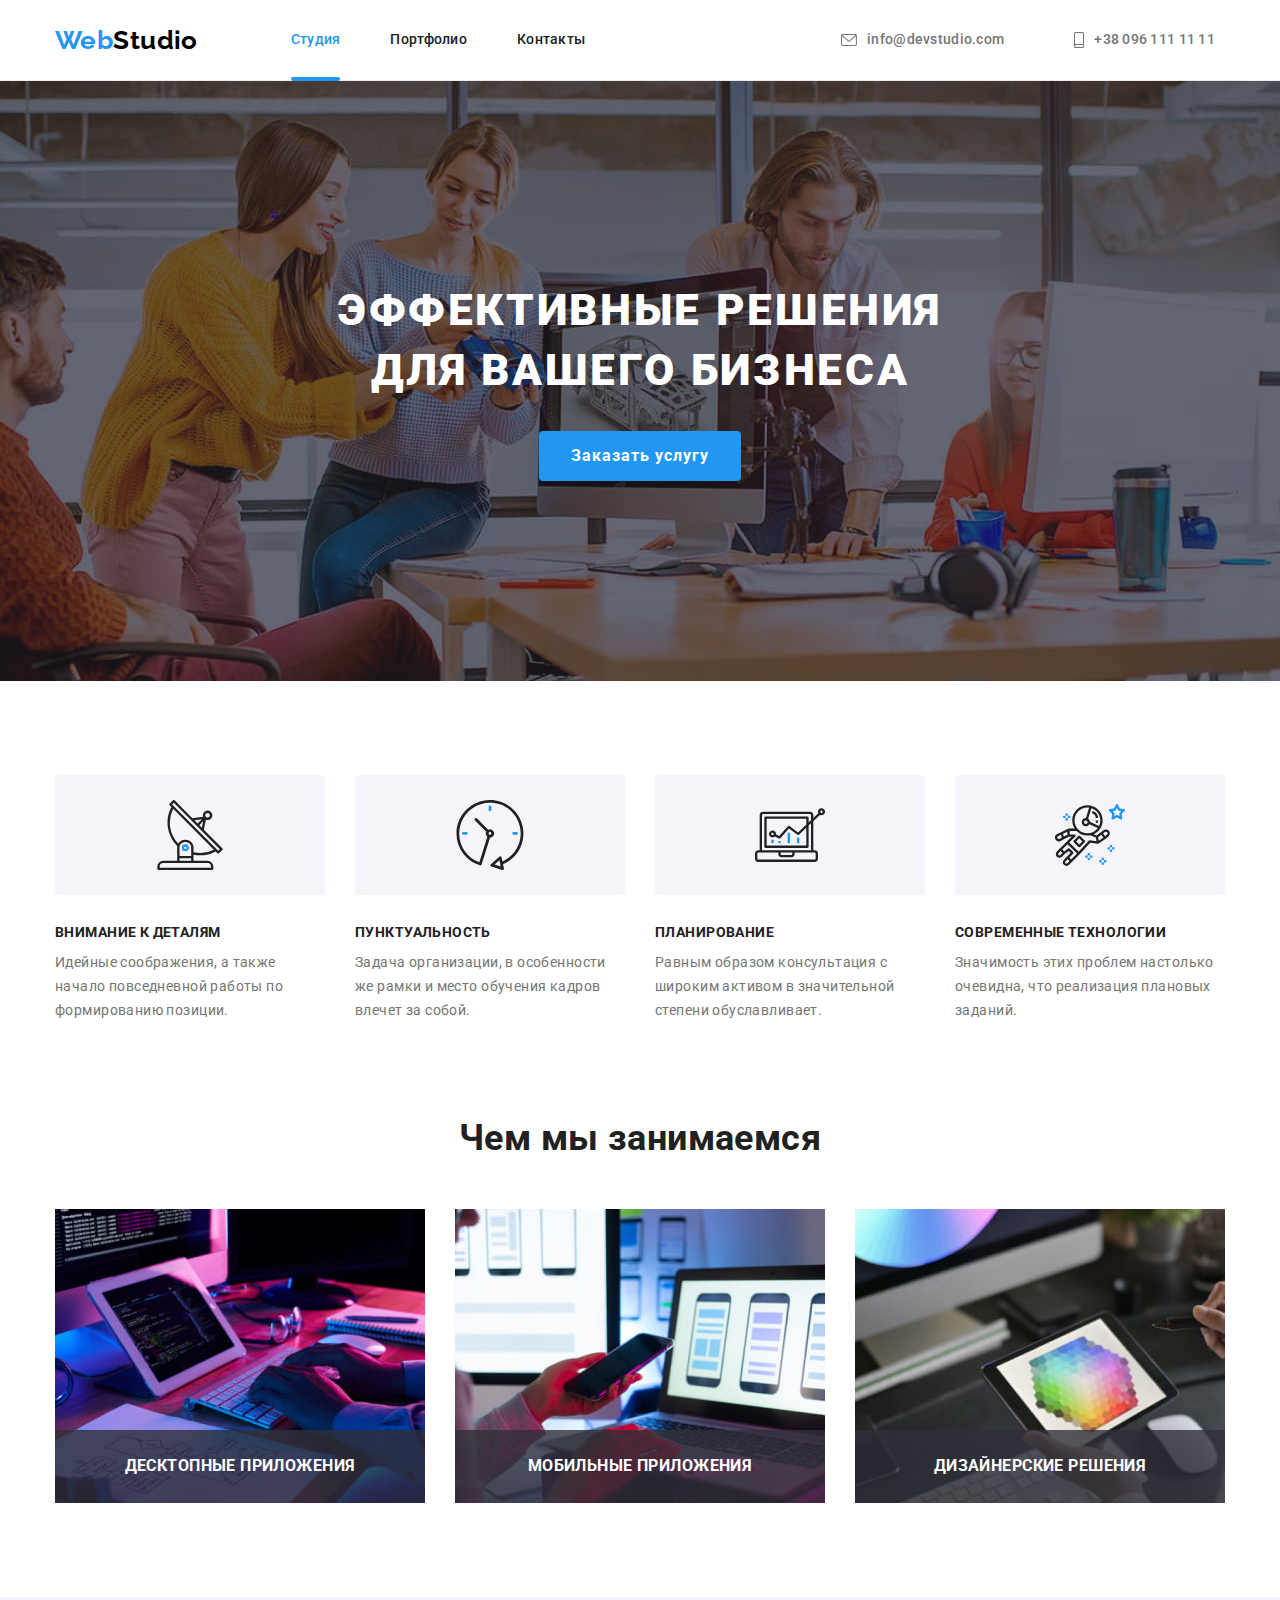
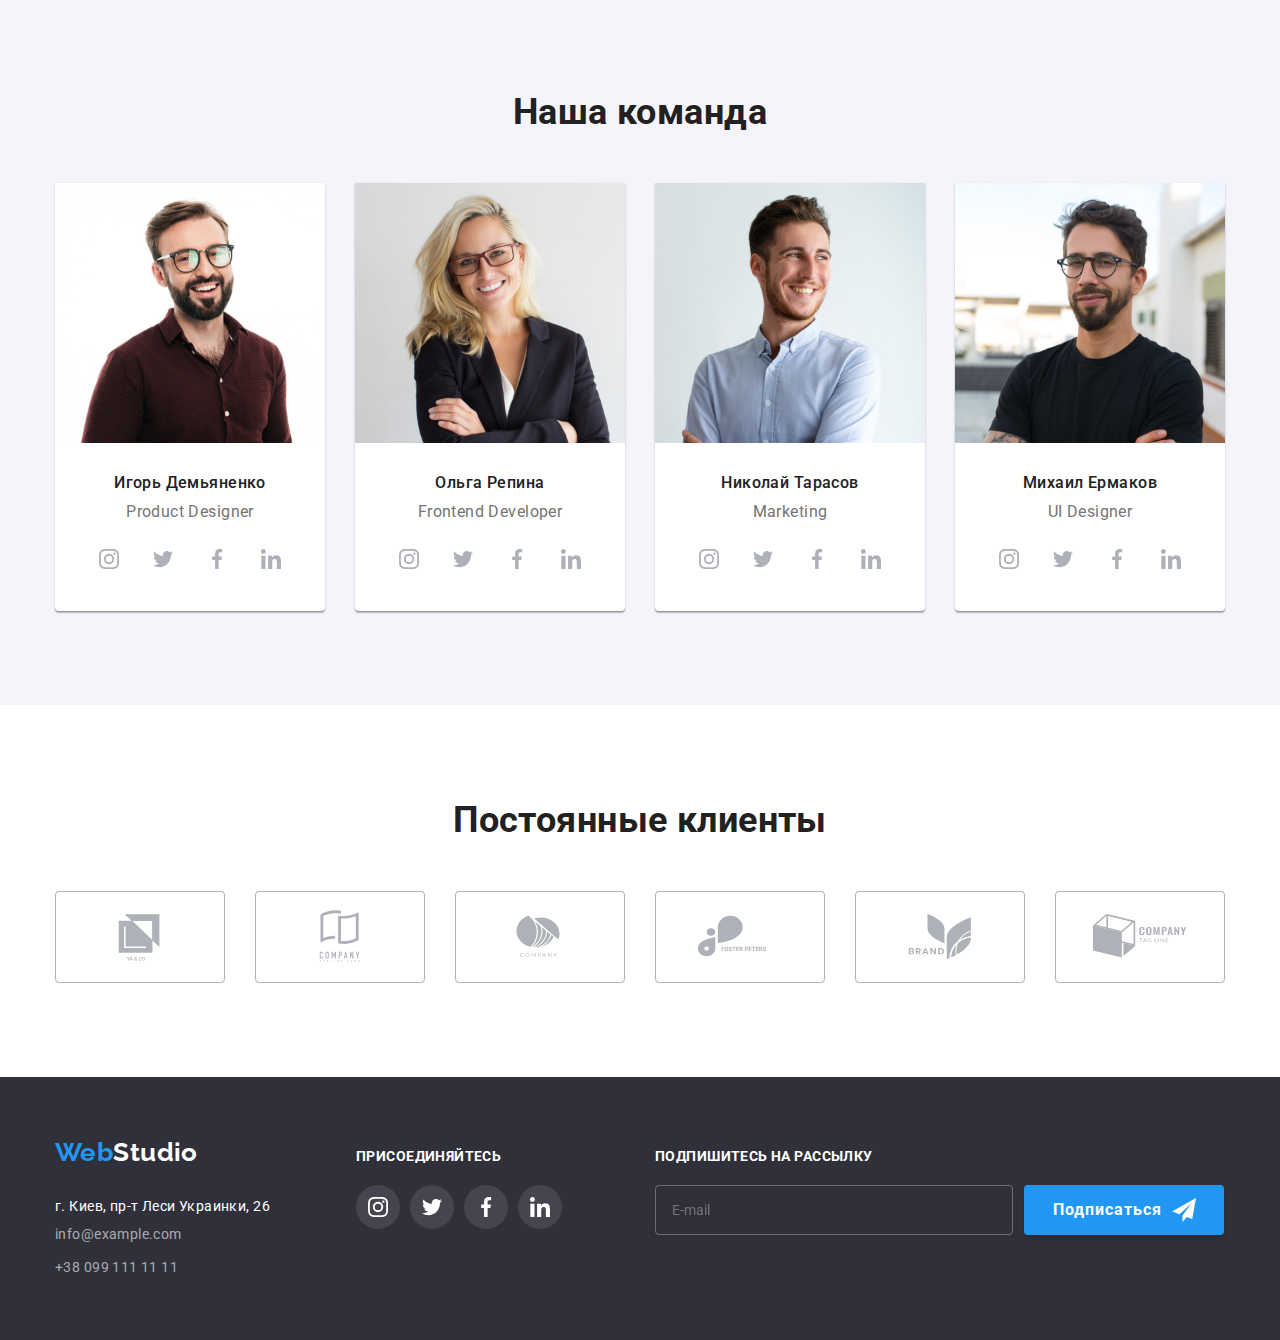
==== index.html @ 866342aa "add files" ====
<!DOCTYPE html>
<html lang="ru">
  <head>
    <meta charset="UTF-8" />
    <meta http-equiv="X-UA-Compatible" content="IE=edge" />
    <meta name="viewport" content="width=device-width, initial-scale=1.0" />
    <title>WebStudio</title>
    <link rel="preconnect" href="https://fonts.googleapis.com" />
    <link rel="preconnect" href="https://fonts.gstatic.com" crossorigin />
    <link
      href="https://fonts.googleapis.com/css2?family=Raleway:wght@700&family=Roboto:wght@400;500;700;900&display=swap"
      rel="stylesheet"
    />
    <link
      rel="stylesheet"
      href="https://cdnjs.cloudflare.com/ajax/libs/modern-normalize/1.0.0/modern-normalize.min.css"
    />
    <link rel="stylesheet" href="./css/styles.css" />
  </head>

  <body>
    <header class="page-header">
      <div class="container flex-container">
        <nav class="page-nav">
          <a class="logo" href="./index.html"><span class="logo-secondary">Web</span>Studio</a>
          <ul class="menu list">
            <li class="item">
              <a class="link active-list" href="./index.html">Студия</a>
            </li>
            <li class="item">
              <a class="link" href="./portfolio.html">Портфолио</a>
            </li>
            <li class="item">
              <a class="link" href="">Контакты</a>
            </li>
          </ul>
        </nav>

        <ul class="contacts list">
          <li class="item">
            <a class="link" href="mailto:info@devstudio.com">
              <svg class="contacts-icon" width="16" height="12">
                <use href="./images/svg/icons.svg#icon-envelope"></use>
              </svg>
              <span>info@devstudio.com</span></a
            >
          </li>
          <li class="item">
            <a class="link" href="tel:+380961111111">
              <svg class="contacts-icon" width="10" height="16">
                <use href="./images/svg/icons.svg#icon-smartphone"></use>
              </svg>
              <span>+38 096 111 11 11</span>
            </a>
          </li>
        </ul>
      </div>
    </header>

    <main>
      <!--Секция герой-->
      <section class="hero">
        <h1 class="hero-title">Эффективные решения для вашего бизнеса</h1>
        <button data-modal-open class="hero-button" type="button">Заказать услугу</button>

        <div class="backdrop is-hidden" data-modal>
          <!--is-hidden-->
          <div class="modal">
            <button data-modal-close class="close-btn" type="button">
              <svg class="icon" width="18" height="18">
                <use href="./images/svg/icons.svg#icon-close-modal"></use>
              </svg>
            </button>
            <form class="modal-form">
              <p class="modal-form-text">Оставьте свои данные, мы вам перезвоним</p>
              <label class="modal-form-field">
                <span class="modal-form-input-desc">Имя</span>
                <span class="modal-form-input-wrapper">
                  <input
                    class="modal-form-input"
                    type="text"
                    name="user_name"
                    required
                    pattern="[A-Za-zА-Яа-я]+"
                    minlength="2"
                  />
                  <svg class="icon" width="18" height="18">
                    <use href="./images/svg/icons.svg#icon-person-modal"></use>
                  </svg>
                </span>
              </label>

              <label class="modal-form-field">
                <span class="modal-form-input-desc">Телефон</span>
                <span class="modal-form-input-wrapper">
                  <input
                    class="modal-form-input"
                    type="tel"
                    name="user_phone"
                    required
                    pattern="[0-9]{3}-[0-9]{3}-[0-9][2]-[0-9]{2}"
                    title="xxx-xxx-xx-xx"
                  />
                  <svg class="icon" width="18" height="18">
                    <use href="./images/svg/icons.svg#icon-phone-modal"></use>
                  </svg>
                </span>
              </label>

              <label class="modal-form-field">
                <span class="modal-form-input-desc">Почта</span>
                <span class="modal-form-input-wrapper">
                  <input class="modal-form-input" type="email" name="user_email" required />
                  <svg class="icon" width="18" height="18">
                    <use href="./images/svg/icons.svg#icon-email-modal"></use>
                  </svg>
                </span>
              </label>

              <label class="modal-form-field">
                <span class="modal-form-input-desc">Комментарий</span>
                <textarea
                  class="modal-form-message"
                  name="user_comment"
                  placeholder="Введите текст"
                ></textarea>
              </label>

              <input
                type="checkbox"
                name="user-policy"
                id="user_policy"
                class="modal-form-check visually-hidden"
                required
              />
              <label class="modal-form-check-desc" for="user_policy"
                >Соглашаюсь с рассылкой и принимаю&nbsp;
                <a href="" class="modal-agreement-link">Условия договора</a>
              </label>

              <button class="modal-form-submit" type="submit">Отправить</button>
            </form>
          </div>
        </div>
      </section>

      <!--Особенности работы-->
      <section class="section">
        <div class="container">
          <h2 class="visually-hidden">Особенности работы</h2>

          <ul class="features list">
            <li class="item">
              <div class="thumb">
                <svg class="features-icon" width="70" height="70">
                  <use href="./images/svg/icons.svg#icon-antenna"></use>
                </svg>
              </div>
              <h3 class="features-title">Внимание к деталям</h3>
              <p class="features-text">
                Идейные соображения, а также начало повседневной работы по формированию позиции.
              </p>
            </li>
            <li class="item">
              <div class="thumb">
                <svg class="features-icon" width="70" height="70">
                  <use href="./images/svg/icons.svg#icon-clock"></use>
                </svg>
              </div>
              <h3 class="features-title">Пунктуальность</h3>
              <p class="features-text">
                Задача организации, в особенности же рамки и место обучения кадров влечет за собой.
              </p>
            </li>
            <li class="item">
              <div class="thumb">
                <svg class="features-icon" width="70" height="70">
                  <use href="./images/svg/icons.svg#icon-diagram"></use>
                </svg>
              </div>
              <h3 class="features-title">Планирование</h3>
              <p class="features-text">
                Равным образом консультация с широким активом в значительной степени обуславливает.
              </p>
            </li>
            <li class="item">
              <div class="thumb">
                <svg class="features-icon" width="70" height="70">
                  <use href="./images/svg/icons.svg#icon-astronaut"></use>
                </svg>
              </div>
              <h3 class="features-title">Современные технологии</h3>
              <p class="features-text">
                Значимость этих проблем настолько очевидна, что реализация плановых заданий.
              </p>
            </li>
          </ul>
        </div>
      </section>

      <!-- section WORK -->
      <section class="section work">
        <div class="container">
          <h2 class="title">Чем мы занимаемся</h2>
          <ul class="work-list list">
            <li class="item">
              <img src="./images/what-we-do/img.jpg" alt="чем мы занимаемся 1" width="370" />
              <h3 class="item-title">Десктопные приложения</h3>
            </li>
            <li class="item">
              <img src="./images/what-we-do/box2.jpg" alt="чем мы занимаемся 2" width="370" />
              <h3 class="item-title">Мобильные приложения</h3>
            </li>
            <li class="item">
              <img src="./images/what-we-do/box3.jpg" alt="чем мы занимаемся 3" width="370" />
              <h3 class="item-title">Дизайнерские решения</h3>
            </li>
          </ul>
        </div>
      </section>

      <!-- section Наша команда-->
      <section class="section team">
        <div class="container">
          <h2 class="title">Наша команда</h2>
          <ul class="team-list list">
            <li class="item">
              <img
                class="team-img"
                src="./images/our-team/1.jpg"
                alt="Наша команда 1"
                width="270"
              />
              <div class="team-box">
                <p class="team-member">Игорь Демьяненко</p>
                <p class="team-job" lang="en">Product Designer</p>
                <ul class="social-networks list">
                  <li class="list-item">
                    <a href="" class="link">
                      <svg class="icon" width="20" height="20">
                        <use href="./images/svg/icons.svg#icon-instagram"></use>
                      </svg>
                    </a>
                  </li>
                  <li class="list-item">
                    <a href="" class="link">
                      <svg class="icon" width="20" height="20">
                        <use href="./images/svg/icons.svg#icon-twitter"></use>
                      </svg>
                    </a>
                  </li>
                  <li class="list-item">
                    <a href="" class="link">
                      <svg class="icon" width="20" height="20">
                        <use href="./images/svg/icons.svg#icon-facebook"></use>
                      </svg>
                    </a>
                  </li>
                  <li class="list-item">
                    <a href="" class="link">
                      <svg class="icon" width="20" height="20">
                        <use href="./images/svg/icons.svg#icon-linkedin"></use>
                      </svg>
                    </a>
                  </li>
                </ul>
              </div>
            </li>

            <li class="item">
              <img
                class="team-img"
                src="./images/our-team/2.jpg"
                alt="Наша команда 2"
                width="270"
              />
              <div class="team-box">
                <p class="team-member">Ольга Репина</p>
                <p class="team-job" lang="en">Frontend Developer</p>
                <ul class="social-networks list">
                  <li class="list-item">
                    <a href="" class="link">
                      <svg class="icon" width="20" height="20">
                        <use href="./images/svg/icons.svg#icon-instagram"></use>
                      </svg>
                    </a>
                  </li>
                  <li class="list-item">
                    <a href="" class="link">
                      <svg class="icon" width="20" height="20">
                        <use href="./images/svg/icons.svg#icon-twitter"></use>
                      </svg>
                    </a>
                  </li>
                  <li class="list-item">
                    <a href="" class="link">
                      <svg class="icon" width="20" height="20">
                        <use href="./images/svg/icons.svg#icon-facebook"></use>
                      </svg>
                    </a>
                  </li>
                  <li class="list-item">
                    <a href="" class="link">
                      <svg class="icon" width="20" height="20">
                        <use href="./images/svg/icons.svg#icon-linkedin"></use>
                      </svg>
                    </a>
                  </li>
                </ul>
              </div>
            </li>

            <li class="item">
              <img
                class="team-img"
                src="./images/our-team/3.jpg"
                alt="Наша команда 3"
                width="270"
              />
              <div class="team-box">
                <p class="team-member">Николай Тарасов</p>
                <p class="team-job" lang="en">Marketing</p>
                <ul class="social-networks list">
                  <li class="list-item">
                    <a href="" class="link">
                      <svg class="icon" width="20" height="20">
                        <use href="./images/svg/icons.svg#icon-instagram"></use>
                      </svg>
                    </a>
                  </li>
                  <li class="list-item">
                    <a href="" class="link">
                      <svg class="icon" width="20" height="20">
                        <use href="./images/svg/icons.svg#icon-twitter"></use>
                      </svg>
                    </a>
                  </li>
                  <li class="list-item">
                    <a href="" class="link">
                      <svg class="icon" width="20" height="20">
                        <use href="./images/svg/icons.svg#icon-facebook"></use>
                      </svg>
                    </a>
                  </li>
                  <li class="list-item">
                    <a href="" class="link">
                      <svg class="icon" width="20" height="20">
                        <use href="./images/svg/icons.svg#icon-linkedin"></use>
                      </svg>
                    </a>
                  </li>
                </ul>
              </div>
            </li>

            <li class="item">
              <img
                class="team-img"
                src="./images/our-team/4.jpg"
                alt="Наша команда 4"
                width="270"
              />
              <div class="team-box">
                <p class="team-member">Михаил Ермаков</p>
                <p class="team-job" lang="en">UI Designer</p>
                <ul class="social-networks list">
                  <li class="list-item">
                    <a href="" class="link">
                      <svg class="icon" width="20" height="20">
                        <use href="./images/svg/icons.svg#icon-instagram"></use>
                      </svg>
                    </a>
                  </li>
                  <li class="list-item">
                    <a href="" class="link">
                      <svg class="icon" width="20" height="20">
                        <use href="./images/svg/icons.svg#icon-twitter"></use>
                      </svg>
                    </a>
                  </li>
                  <li class="list-item">
                    <a href="" class="link">
                      <svg class="icon" width="20" height="20">
                        <use href="./images/svg/icons.svg#icon-facebook"></use>
                      </svg>
                    </a>
                  </li>
                  <li class="list-item">
                    <a href="" class="link">
                      <svg class="icon" width="20" height="20">
                        <use href="./images/svg/icons.svg#icon-linkedin"></use>
                      </svg>
                    </a>
                  </li>
                </ul>
              </div>
            </li>
          </ul>
        </div>
      </section>
    </main>

    <!-- section regular customers -->
    <section class="section regular-customers">
      <div class="container">
        <h2 class="title">Постоянные клиенты</h2>
        <ul class="clients list">
          <li class="item">
            <a href="" class="icon-container link">
              <svg class="icon" width="106" height="60">
                <use href="./images/svg/icons.svg#icon-client-1"></use>
              </svg>
            </a>
          </li>

          <li class="item">
            <a href="" class="icon-container link">
              <svg class="icon" width="106" height="60">
                <use href="./images/svg/icons.svg#icon-client-2"></use>
              </svg>
            </a>
          </li>

          <li class="item">
            <a href="" class="icon-container link">
              <svg class="icon" width="106" height="60">
                <use href="./images/svg/icons.svg#icon-client-3"></use>
              </svg>
            </a>
          </li>

          <li class="item">
            <a href="" class="icon-container link">
              <svg class="icon" width="106" height="60">
                <use href="./images/svg/icons.svg#icon-client-4"></use>
              </svg>
            </a>
          </li>

          <li class="item">
            <a href="" class="icon-container link">
              <svg class="icon" width="106" height="60">
                <use href="./images/svg/icons.svg#icon-client-5"></use>
              </svg>
            </a>
          </li>

          <li class="item">
            <a href="" class="icon-container link">
              <svg class="icon" width="106" height="60">
                <use href="./images/svg/icons.svg#icon-client-6"></use>
              </svg>
            </a>
          </li>
        </ul>
      </div>
    </section>

    <!-- FOOTER -->
    <footer class="footer">
      <div class="container">
        <div class="footer-box">
          <a class="footer-logo logo" href=""><span class="logo-secondary">Web</span>Studio</a>

          <address class="address">
            <ul class="address-list list">
              <li class="item">
                <p class="text-address">г. Киев, пр-т Леси Украинки, 26</p>
              </li>
              <li class="item">
                <a class="footer-contacts" href="mailto:info@example.com">info@example.com</a>
              </li>
              <li class="item">
                <a class="footer-contacts" href="tel:+380991111111"> +38 099 111 11 11</a>
              </li>
            </ul>
          </address>
        </div>

        <div class="join-us">
          <p class="footer-sup-title">Присоединяйтесь</p>
          <ul class="social-networks list">
            <li class="list-item">
              <a href="" class="link footer-social-networks">
                <svg class="icon" width="20" height="20">
                  <use href="./images/svg/icons.svg#icon-instagram"></use>
                </svg>
              </a>
            </li>
            <li class="list-item">
              <a href="" class="link footer-social-networks">
                <svg class="icon" width="20" height="20">
                  <use href="./images/svg/icons.svg#icon-twitter"></use>
                </svg>
              </a>
            </li>
            <li class="list-item">
              <a href="" class="link footer-social-networks">
                <svg class="icon" width="20" height="20">
                  <use href="./images/svg/icons.svg#icon-facebook"></use>
                </svg>
              </a>
            </li>
            <li class="list-item">
              <a href="" class="link footer-social-networks">
                <svg class="icon" width="20" height="20">
                  <use href="./images/svg/icons.svg#icon-linkedin"></use>
                </svg>
              </a>
            </li>
          </ul>
        </div>

        <div class="subscribe">
          <p class="footer-sup-title">Подпишитесь на рассылку</p>
          <form>
            <label>
              <input
                class="input-subscribe"
                type="email"
                placeholder="E-mail"
                name="email"
                required
              />
            </label>
            <button class="input-btn" type="submit">
              Подписаться
              <svg class="icon" width="24" height="24">
                <use href="./images/svg/icons.svg#icon-send-footer"></use>
              </svg>
            </button>
          </form>
        </div>
      </div>
    </footer>
    <script src="./js/modal.js"></script>
  </body>
</html>
---- css/styles.css ----
:root {
  --main-color: #757575;
  --secondary-color: #212121;
  --accent-color: #2196f3;
  --hero-button: #188ce8;
  --primary-white-color: #ffffff;
  --logo-color: #000000;
  --section-bg: #f5f4fa;
  --hero-footer-bg: #2f303a;
  --address-color: rgba(255, 255, 255, 0.6);
}

.list {
  list-style: none;
  padding: 0;
  margin: 0;
}

.link {
  text-decoration: inherit;
}

body {
  font-family: 'Roboto', sans-serif;

  font-size: 14px;
  letter-spacing: 0.03em;
  text-decoration: none;
  font-style: normal;

  color: var(--main-color);
  background-color: var(--primary-white-color);
}

.container {
  width: 1200px;
  margin: 0 auto;
  padding: 0 15px;
}

h1,
h2,
h3,
h4,
h5,
h6,
p {
  margin: 0;
}

img {
  display: block;
  max-width: 100%;
  height: auto;
}

.visually-hidden {
  position: absolute;
  width: 1px;
  height: 1px;
  margin: -1px;
  border: 0;
  padding: 0;
  white-space: nowrap;
  clip-path: inset(100%);
  clip: rect(0 0 0 0);
  overflow: hidden;
}

.section {
  padding-top: 94px;
  padding-bottom: 94px;
}

/* ============== HEADER =============== */
.page-header {
  border-bottom: 1px solid #ececec;
}

.flex-container {
  display: flex;
  align-items: center;
}

.page-nav {
  display: flex;
  align-items: center;
}

.menu {
  display: flex;
}

.logo {
  margin-right: 93px;

  text-decoration: inherit;
  color: var(--logo-color);

  font-family: 'Raleway';
  font-weight: 700;
  font-size: 26px;
  line-height: 1.19;
}

.logo-secondary {
  color: var(--accent-color);
}

/* site nav styles */
.menu .item:not(:last-child) {
  margin-right: 50px;
}

.menu .item {
  position: relative;
}

.menu .link {
  display: block;
  padding-top: 32px;
  padding-bottom: 32px;

  text-decoration: inherit;
  color: var(--secondary-color);
  font-weight: 500;
  line-height: 1.14;
  letter-spacing: 0.02em;

  transition: color 250ms cubic-bezier(0.4, 0, 0.2, 1);
}

.menu .link:hover,
.menu .link:focus {
  color: var(--accent-color);
}

.menu .active-list {
  color: var(--accent-color);
}

.menu .active-list::after {
  position: absolute;
  content: '';
  display: block;
  width: 100%;
  height: 4px;
  bottom: -1px;

  background: #2196f3;
  border-radius: 2px;
}

/* header contacts styles */
.contacts {
  display: flex;
  margin-left: auto;
}

.contacts .item:not(:last-child) {
  margin-right: 50px;
}

.contacts-icon {
  margin-right: 10px;
}

.contacts .link {
  display: flex;
  align-items: center;
  padding: 10px;

  font-weight: 500;
  line-height: 1.14;
  letter-spacing: 0.02em;

  text-decoration: none;
  color: inherit;
  fill: currentColor;

  transition: color 250ms cubic-bezier(0.4, 0, 0.2, 1);
}

.contacts .link:hover,
.contacts .link:focus {
  color: var(--accent-color);
}
/* ============== /HEADER =============== */

/* ============== HERO =============== */

.hero {
  height: 600px;
  max-width: 1600px;
  margin: 0 auto;
  text-align: center;
  background: linear-gradient(rgba(47, 48, 58, 0.4), rgba(47, 48, 58, 0.4)),
    url('../images/hero/hero-background.jpg');
  background-color: #c4c4c4;
  background-repeat: no-repeat;
  background-size: cover;
  background-position: center;
  padding: 200px 0;
}

.hero-title {
  margin: 0 auto;
  margin-bottom: 30px;
  max-width: 700px;

  font-weight: 900;
  font-size: 44px;
  line-height: 1.36;

  letter-spacing: 0.06em;
  text-transform: uppercase;
  color: var(--primary-white-color);
}

.hero-button {
  padding: 10px 32px;

  font-family: 'Roboto', sans-serif;
  font-weight: 700;
  font-size: 16px;
  line-height: 1.88;
  border: none;
  text-align: center;
  letter-spacing: 0.06em;
  color: var(--primary-white-color);

  background-color: var(--accent-color);
  box-shadow: 0px 4px 4px rgba(0, 0, 0, 0.15);
  border-radius: 4px;

  cursor: pointer;
  transition: background-color 250ms cubic-bezier(0.4, 0, 0.2, 1);
}

.hero-button:hover {
  background-color: var(--hero-button);
}

/* ============== /HERO =============== */

/* ============== MODAL =============== */
.backdrop {
  position: fixed;
  z-index: 100;
  top: 0;
  right: 0;
  width: 100%;
  height: 100%;

  background: rgba(0, 0, 0, 0.2);

  opacity: 1;
  transition: opacity 250ms cubic-bezier(0.4, 0, 0.2, 1),
    visibility 250ms cubic-bezier(0.4, 0, 0.2, 1);
}

.backdrop.is-hidden {
  visibility: hidden;
  opacity: 0;
  pointer-events: none;
}

.backdrop.is-hidden .modal {
  opacity: 0;
  transform: translate(-50%, -50%) scale(0.5);
}

.modal {
  position: absolute;
  top: 50%;
  left: 50%;

  min-width: 528px;
  min-height: 581px;
  padding: 40px;
  background-color: var(--primary-white-color);
  opacity: 1;

  transform: translate(-50%, -50%) scale(1);
  transition: transform 250ms cubic-bezier(0.4, 0, 0.2, 1),
    opacity 250ms cubic-bezier(0.4, 0, 0.2, 1);
}

.close-btn {
  position: absolute;
  top: 8px;
  right: 8px;

  display: flex;
  align-items: center;
  justify-content: center;
  margin: 0;
  padding: 0;
  width: 30px;
  height: 30px;
  border-radius: 50%;
  background-color: var(--primary-white-color);
  border: 1px solid rgba(0, 0, 0, 0.1);
  cursor: pointer;
  color: var(--logo-color);
  fill: currentColor;
  transition: color 250ms cubic-bezier(0.4, 0, 0.2, 1);
}

.close-btn:hover,
.close-btn:focus {
  color: var(--accent-color);
}

/* ============== /MODAL =============== */
/*============== MODAL FORM ==============*/
.modal-form {
  display: flex;
  flex-direction: column;
  text-align: left;
}

.modal-form-text {
  font-weight: 700;
  font-size: 20px;
  line-height: 1.15;
  text-align: center;
  margin-bottom: 12px;

  color: var(--secondary-color);
}

.modal-form-field {
  margin-bottom: 10px;
}

.modal-form-input-wrapper {
  display: block;
  position: relative;
}

.modal-form-input {
  width: 100%;
  height: 40px;
  border: 1px solid rgba(33, 33, 33, 0.2);
  border-radius: 4px;
  padding-left: 42px;

  font-style: 16px;
  color: var(--secondary-color);
  transition: border-color 250ms cubic-bezier(0.4, 0, 0.2, 1);
}

.modal-form-input-wrapper .icon {
  position: absolute;
  top: 50%;
  transform: translateY(-50%);
  left: 12px;
  transition: fill 250ms cubic-bezier(0.4, 0, 0.2, 1);
}

.modal-form-input:focus {
  outline: none;
  border-color: var(--accent-color);
}

.modal-form-input:focus + .icon {
  fill: var(--accent-color);
}

.modal-form-input-desc {
  display: inline-block;
  margin-bottom: 4px;

  font-size: 12px;
  line-height: 1.17;
  letter-spacing: 0.01em;
}

.modal-form-message {
  resize: none;
  width: 100%;
  height: 120px;
  padding: 12px 16px;
  border: 1px solid rgba(33, 33, 33, 0.2);
  border-radius: 4px;
  transition: border-color 250ms cubic-bezier(0.4, 0, 0.2, 1);
}

.modal-form-message:focus {
  outline: none;
  border-color: var(--accent-color);
}

.modal-form-message::placeholder {
  font-size: 12px;
  line-height: 1.17;
  letter-spacing: 0.01em;

  color: rgba(117, 117, 117, 0.5);
}

.modal-form-check-desc {
  display: flex;
  align-items: center;
  justify-content: center;
  margin-bottom: 30px;
  line-height: 1.1;
}

.modal-form-check-desc::before {
  content: '';
  display: block;
  margin-right: 7px;
  width: 16px;
  height: 15px;
  border: 2px solid var(--secondary-color);
  border-radius: 2px;
  cursor: pointer;
}

.modal-form-check:checked + .modal-form-check-desc::before {
  border: none;
  background-color: var(--accent-color);
  background-image: url('../images/svg/check.svg');
  background-size: 12px 12px;
  background-repeat: no-repeat;
  background-position: 60% 50%;
}

.modal-form-check:focus + .modal-form-check-desc::before {
  outline: 1px solid var(--secondary-color);
}

.modal-agreement-link {
  color: var(--accent-color);
}

.modal-form-submit {
  align-self: center;
  width: 200px;
  height: 50px;

  box-shadow: 0px 4px 4px rgba(0, 0, 0, 0.15);
  border-radius: 4px;
  border: none;

  background-color: var(--accent-color);
  font-size: 16px;
  line-height: 1.88;
  letter-spacing: 0.06em;
  color: var(--primary-white-color);
  cursor: pointer;

  transition: background-color 250ms cubic-bezier(0.4, 0, 0.2, 1);
}

.modal-form-submit:hover,
.modal-form-submit:focus {
  background-color: #188ce8;
}

/* ============== /MODAL FORM ==============*/

/* ============= section особенности работы ============== */
.features {
  display: flex;
}

.features .item:not(:last-child) {
  margin-right: 30px;
}

.features .item {
  flex-basis: calc(100% / 4);
}

.features .thumb {
  display: flex;
  align-items: center;
  justify-content: center;
  margin-bottom: 30px;

  background-color: var(--section-bg);
  border-radius: 4px;
  height: 120px;
}

.features-title {
  margin-bottom: 10px;

  font-family: 'Roboto', sans-serif;
  font-weight: 700;
  line-height: 1.14;
  font-size: 14px;
  text-transform: uppercase;

  color: var(--secondary-color);
}

.features-text {
  line-height: 1.71;
}
/* ============= /section особенности работы ============= */

/* ========== section WORK чем мы занимаемсяа =========== */
.section.work {
  padding-top: 0;
}

.title {
  margin-bottom: 50px;
  font-weight: 700;
  font-size: 36px;
  line-height: 1.17;
  text-align: center;

  color: var(--secondary-color);
}

.work-list {
  display: flex;
}

.work-list .item:not(:last-child) {
  margin-right: 30px;
}

.work-list .item {
  position: relative;
}

.item-title {
  position: absolute;
  bottom: 0;

  padding: 27px 0;
  width: 100%;

  background: rgba(47, 48, 58, 0.8);
  font-weight: 700;
  line-height: 1.14;
  text-align: center;
  text-transform: uppercase;

  color: var(--primary-white-color);
}
/* ============ /section чем мы занимаемсяа =============== */

/* ============== section TEAM =============== */
.team {
  background-color: var(--section-bg);
}

.team-list {
  display: flex;
}

.team-list .item {
  background-color: var(--primary-white-color);
  box-shadow: 0px 1px 3px rgba(0, 0, 0, 0.12), 0px 1px 1px rgba(0, 0, 0, 0.14),
    0px 2px 1px rgba(0, 0, 0, 0.2);
  border-radius: 0px 0px 4px 4px;
}

.team-list .item:not(:last-child) {
  margin-right: 30px;
}

.team-box {
  padding: 30px 32px;
}

.team-member {
  margin-bottom: 10px;

  font-weight: 500;
  font-size: 16px;
  line-height: 1.19;
  text-align: center;
  color: var(--secondary-color);
}

.team-job {
  margin-bottom: 16px;
  font-size: 16px;
  line-height: 1.19;

  text-align: center;
}

.social-networks {
  display: flex;
  align-items: center;
}

.social-networks > .list-item:not(:last-child) {
  margin-right: 10px;
}

.social-networks > .list-item {
  width: 44px;
  height: 44px;
}

.social-networks .link {
  display: block;
  padding: 12px;

  width: 100%;
  height: 100%;
  border-radius: 50%;
  color: #afb1b8;
  fill: currentColor;
  transition: color 250ms cubic-bezier(0.4, 0, 0.2, 1),
    background-color 250ms cubic-bezier(0.4, 0, 0.2, 1);
}

.social-networks .link:hover,
.social-networks .link:focus {
  color: var(--primary-white-color);
  background-color: #2196f3;
}

/* ============== /section TEAM =============== */

/* ============== section REGULAR CUSTOMERS============= */

.clients {
  display: flex;
}

.clients .item:not(:last-child) {
  margin-right: 30px;
}

.clients .item {
  width: 170px;
  height: 92px;
}

.clients .icon-container {
  display: flex;
  justify-content: center;
  align-items: center;

  border: 1px solid #afb1b8;
  border-radius: 4px;
  width: 100%;
  height: 100%;
  color: #afb1b8;
  fill: currentColor;
  transition: color 250ms cubic-bezier(0.4, 0, 0.2, 1), border 250ms cubic-bezier(0.4, 0, 0.2, 1);
}

.clients .icon-container:hover,
.clients .icon-container:focus {
  border: 1px solid var(--accent-color);
  color: var(--accent-color);
}

/* ============== /section REGULAR CUSTOMERS============= */

/* ==============FOOTER =============== */
.footer {
  background: var(--hero-footer-bg);
  padding: 60px 0;
}

.footer .container {
  display: flex;
  align-items: baseline;
}

.footer-box {
  margin-right: 70px;
  width: 231px;
}

.footer-logo {
  display: block;
  margin-bottom: 30px;
  margin-right: 0;

  color: var(--primary-white-color);
}

.text-address {
  font-style: normal;

  color: var(--primary-white-color);
}

.footer-contacts {
  display: block;
  text-decoration: none;
  font-style: normal;
  line-height: 1.71;

  color: var(--address-color);
}

.join-us {
  margin-right: 93px;
}

.footer-sup-title {
  margin-bottom: 20px;

  font-weight: 700;
  font-size: 14px;
  line-height: 1.14;
  text-transform: uppercase;
  color: var(--primary-white-color);
}

.address-list .item:not(:last-child) {
  margin-bottom: 9px;
}

.footer-social-networks {
  background: rgba(255, 255, 255, 0.1);
}

.footer-social-networks .icon {
  color: var(--primary-white-color);
}

/* =========== Subscribe ============ */
.input-subscribe {
  margin-right: 8px;
  padding-left: 16px;
  width: 358px;
  height: 50px;
  border: 1px solid rgba(255, 255, 255, 0.3);
  filter: drop-shadow(0px 4px 4px rgba(0, 0, 0, 0.15));
  border-radius: 4px;

  color: var(--primary-white-color);
  background-color: transparent;
}

.input-btn {
  display: inline-flex;
  align-items: center;
  text-align: center;
  justify-content: center;
  width: 200px;
  height: 50px;
  box-shadow: 0px 4px 4px rgba(0, 0, 0, 0.15);
  border-radius: 4px;
  border: none;
  cursor: pointer;

  font-weight: 700;
  font-size: 16px;
  line-height: 1.88;
  letter-spacing: 0.06em;

  color: #ffffff;
  background-color: var(--accent-color);
  transition: background-color 250ms cubic-bezier(0.4, 0, 0.2, 1);
}

.input-btn:hover,
.input-btn:focus {
  background-color: var(--hero-button);
}

.input-btn > .icon {
  margin-left: 10px;
}
/* =========== /Subscribe ============ */

/* ============== /FOOTER =============== */

/* ============== portfolio.html =============== */

/* ============== BUTTONS КНОПКИ ПОРТФОЛИО =============== */
.portfolio-buttons {
  display: flex;
  justify-content: center;
  margin-bottom: 50px;
}

.portfolio-buttons .item:not(:last-child) {
  margin-right: 8px;
}

.portfolio-buttons .button {
  padding: 6px 22px;

  background: var(--section-bg);
  color: var(--secondary-color);
  border-radius: 4px;
  border: none;

  font-family: 'Roboto', sans-serif;
  font-weight: 500;
  font-size: 16px;
  line-height: 1.63;
  text-align: center;
  cursor: pointer;
  transition: color 250ms cubic-bezier(0.4, 0, 0.2, 1),
    background-color 250ms cubic-bezier(0.4, 0, 0.2, 1),
    box-shadow 250ms cubic-bezier(0.4, 0, 0.2, 1);
}

.portfolio-buttons .button:hover,
.portfolio-buttons .button:focus {
  background: var(--accent-color);
  color: var(--primary-white-color);

  box-shadow: 0px 3px 1px rgba(0, 0, 0, 0.1), 0px 1px 2px rgba(0, 0, 0, 0.08),
    0px 2px 2px rgba(0, 0, 0, 0.12);
  border-radius: 4px;
}
/* ============== /BUTTONS КНОПКИ ПОРТФОЛИО =============== */

/* ============== ГАЛЕРЕЯ РАБОТ =============== */
.portfolio-gallery {
  display: flex;
  flex-wrap: wrap;
  gap: 30px;
  /* margin-left: -30px;
    margin-top: -30px; */
}

.portfolio-box {
  padding: 20px 24px;
}

.portfolio-title {
  margin-bottom: 4px;
}

.portfolio-gallery .item {
  /* margin-left: 30px;
    margin-top: 30px; */
  flex-basis: calc((100% - 60px) / 3);
  transition: box-shadow 250ms cubic-bezier(0.4, 0, 0.2, 1);
}

.portfolio-gallery .item:hover {
  box-shadow: 0px 1px 1px rgba(0, 0, 0, 0.12), 0px 4px 4px rgba(0, 0, 0, 0.06),
    1px 4px 6px rgba(0, 0, 0, 0.16);
}

/* ====== OVERLAY ======== */

.thumb {
  position: relative;
  overflow: hidden;
}

.overlay {
  position: absolute;
  top: 0;
  left: 0;

  width: 100%;
  height: 100%;
  background: rgba(33, 150, 243, 0.9);

  transform: translateY(101%);
  transition: transform 250ms cubic-bezier(0.4, 0, 0.2, 1);
}

.portfolio-gallery .item:hover .overlay {
  transform: translateX(0);
}

.overlay-text {
  padding: 63px 24px;

  font-size: 18px;
  line-height: 1.56;
  color: var(--primary-white-color);
}

/* ====== /OVERLAY ======== */

.portfolio-box {
  padding: 20px 24px;
  border: 1px solid #eeeeee;

  border-top: none;
}

.portfolio-title {
  margin-bottom: 4px;

  font-weight: 700;
  font-size: 18px;
  line-height: 2;
  letter-spacing: 0.06em;
  color: var(--secondary-color);
}

.portfolio-text {
  font-size: 16px;
  line-height: 1.88;
}
/* ============== /ГАЛЕРЕЯ РАБОТ =============== */
/* < !-- ul.customers>li*6.item>a.icon-container>svg.icon>use --> */
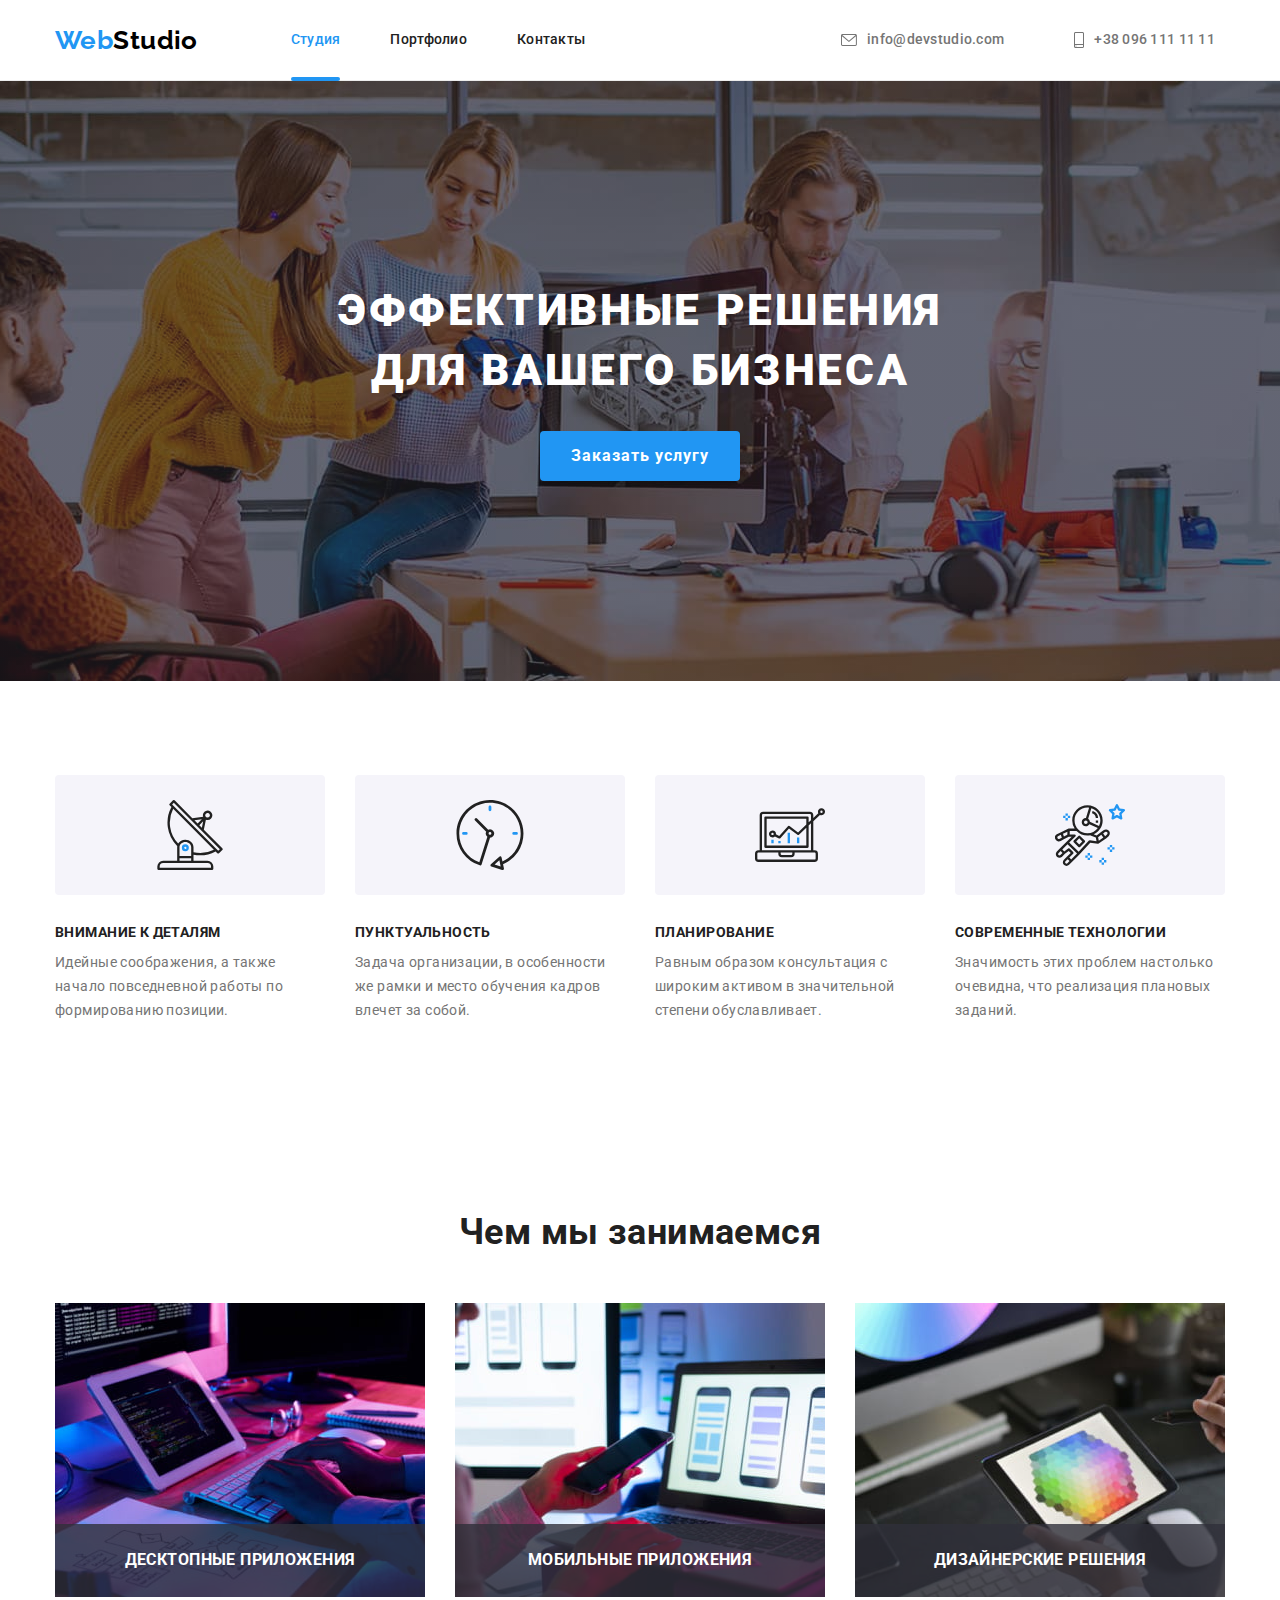
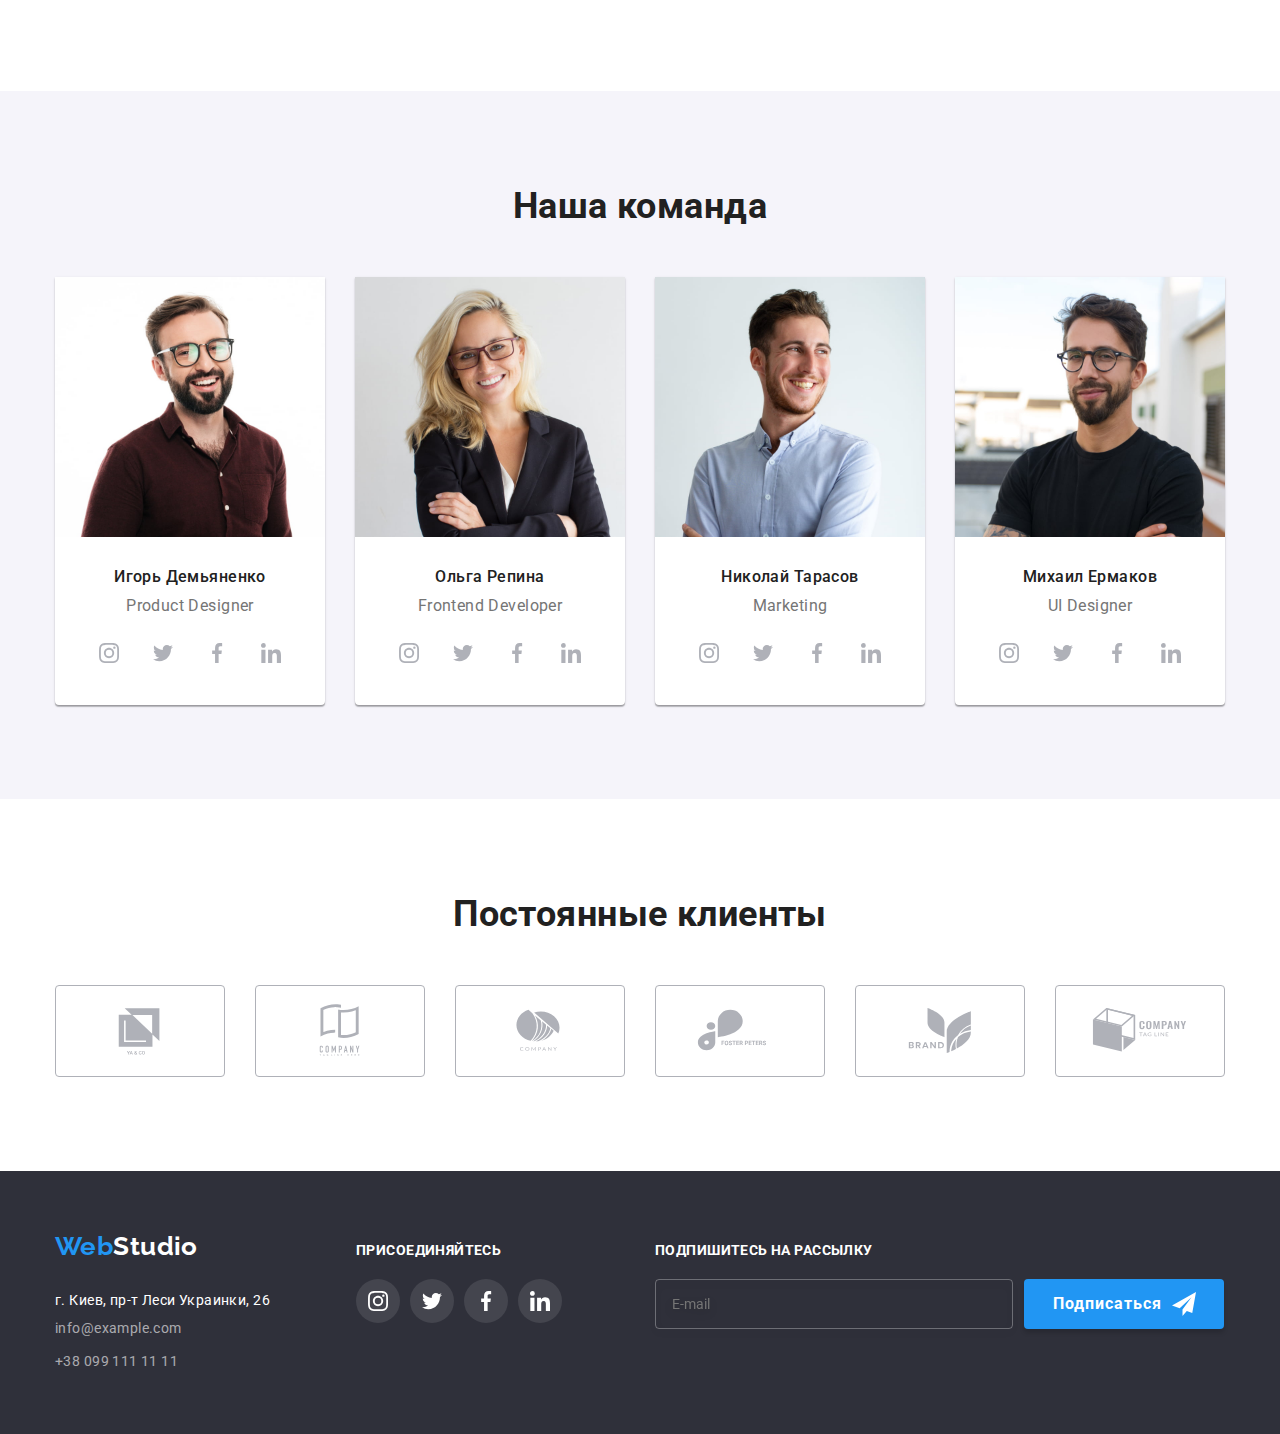
==== commit 79779919: "index ready BEM" ====
--- a/index.html
+++ b/index.html
@@ -15,39 +15,39 @@
       rel="stylesheet"
       href="https://cdnjs.cloudflare.com/ajax/libs/modern-normalize/1.0.0/modern-normalize.min.css"
     />
-    <link rel="stylesheet" href="./css/styles.css" />
+    <link rel="stylesheet" href="./css/main.min.css" />
   </head>
 
   <body>
     <header class="page-header">
       <div class="container flex-container">
         <nav class="page-nav">
-          <a class="logo" href="./index.html"><span class="logo-secondary">Web</span>Studio</a>
+          <a class="logo" href="./index.html"><span class="logo__secondary">Web</span>Studio</a>
           <ul class="menu list">
-            <li class="item">
-              <a class="link active-list" href="./index.html">Студия</a>
-            </li>
-            <li class="item">
-              <a class="link" href="./portfolio.html">Портфолио</a>
-            </li>
-            <li class="item">
-              <a class="link" href="">Контакты</a>
+            <li class="menu__item">
+              <a class="menu__link menu__link-active-list" href="./index.html">Студия</a>
+            </li>
+            <li class="menu__item">
+              <a class="menu__link" href="./portfolio.html">Портфолио</a>
+            </li>
+            <li class="menu__item">
+              <a class="menu__link" href="">Контакты</a>
             </li>
           </ul>
         </nav>
 
         <ul class="contacts list">
-          <li class="item">
-            <a class="link" href="mailto:info@devstudio.com">
-              <svg class="contacts-icon" width="16" height="12">
+          <li class="contacts__item">
+            <a class="contacts__link" href="mailto:info@devstudio.com">
+              <svg class="contacts__icon" width="16" height="12">
                 <use href="./images/svg/icons.svg#icon-envelope"></use>
               </svg>
               <span>info@devstudio.com</span></a
             >
           </li>
-          <li class="item">
-            <a class="link" href="tel:+380961111111">
-              <svg class="contacts-icon" width="10" height="16">
+          <li class="contacts__item">
+            <a class="contacts__link" href="tel:+380961111111">
+              <svg class="contacts__icon" width="10" height="16">
                 <use href="./images/svg/icons.svg#icon-smartphone"></use>
               </svg>
               <span>+38 096 111 11 11</span>
@@ -60,67 +60,66 @@
     <main>
       <!--Секция герой-->
       <section class="hero">
-        <h1 class="hero-title">Эффективные решения для вашего бизнеса</h1>
-        <button data-modal-open class="hero-button" type="button">Заказать услугу</button>
-
-        <div class="backdrop is-hidden" data-modal>
-          <!--is-hidden-->
+        <h1 class="hero__title">Эффективные решения для вашего бизнеса</h1>
+        <button data-modal-open class="hero__button" type="button">Заказать услугу</button>
+
+        <div class="backdrop backdrop_is-hidden" data-modal>
           <div class="modal">
             <button data-modal-close class="close-btn" type="button">
-              <svg class="icon" width="18" height="18">
+              <svg class="close-btn__icon" width="18" height="18">
                 <use href="./images/svg/icons.svg#icon-close-modal"></use>
               </svg>
             </button>
             <form class="modal-form">
-              <p class="modal-form-text">Оставьте свои данные, мы вам перезвоним</p>
-              <label class="modal-form-field">
-                <span class="modal-form-input-desc">Имя</span>
-                <span class="modal-form-input-wrapper">
+              <p class="modal-form__text">Оставьте свои данные, мы вам перезвоним</p>
+              <label class="modal-form__field">
+                <span class="modal-form__input-desc">Имя</span>
+                <span class="modal-form__input-wrapper">
                   <input
-                    class="modal-form-input"
+                    class="modal-form__input"
                     type="text"
                     name="user_name"
                     required
                     pattern="[A-Za-zА-Яа-я]+"
                     minlength="2"
                   />
-                  <svg class="icon" width="18" height="18">
+                  <svg class="modal-form__icon" width="18" height="18">
                     <use href="./images/svg/icons.svg#icon-person-modal"></use>
                   </svg>
                 </span>
               </label>
 
-              <label class="modal-form-field">
-                <span class="modal-form-input-desc">Телефон</span>
-                <span class="modal-form-input-wrapper">
+              <label class="modal-form__field">
+                <span class="modal-form__input-desc">Телефон</span>
+                <span class="modal-form__input-wrapper">
                   <input
-                    class="modal-form-input"
+                    class="modal-form__input"
                     type="tel"
                     name="user_phone"
                     required
                     pattern="[0-9]{3}-[0-9]{3}-[0-9][2]-[0-9]{2}"
                     title="xxx-xxx-xx-xx"
                   />
-                  <svg class="icon" width="18" height="18">
+                  <svg class="modal-form__icon" width="18" height="18">
                     <use href="./images/svg/icons.svg#icon-phone-modal"></use>
                   </svg>
                 </span>
               </label>
 
-              <label class="modal-form-field">
-                <span class="modal-form-input-desc">Почта</span>
-                <span class="modal-form-input-wrapper">
-                  <input class="modal-form-input" type="email" name="user_email" required />
-                  <svg class="icon" width="18" height="18">
+              <label class="modal-form__field">
+                <span class="modal-form__input-desc">Почта</span>
+                <span class="modal-form__input-wrapper">
+                  <input class="modal-form__input" type="email" name="user_email" required />
+                  <svg class="modal-form__icon" width="18" height="18">
                     <use href="./images/svg/icons.svg#icon-email-modal"></use>
                   </svg>
                 </span>
               </label>
 
-              <label class="modal-form-field">
-                <span class="modal-form-input-desc">Комментарий</span>
+              <label class="modal-form__field">
+                <span class="modal-form__input-desc">Комментарий</span>
                 <textarea
-                  class="modal-form-message"
+                  class="modal-form__message"
                   name="user_comment"
                   placeholder="Введите текст"
                 ></textarea>
@@ -130,67 +129,67 @@
                 type="checkbox"
                 name="user-policy"
                 id="user_policy"
-                class="modal-form-check visually-hidden"
+                class="modal-form__check visually-hidden"
                 required
               />
-              <label class="modal-form-check-desc" for="user_policy"
+              <label class="modal-form__check-desc" for="user_policy"
                 >Соглашаюсь с рассылкой и принимаю&nbsp;
-                <a href="" class="modal-agreement-link">Условия договора</a>
+                <a href="" class="modal-form__agreement-link">Условия договора</a>
               </label>
 
-              <button class="modal-form-submit" type="submit">Отправить</button>
+              <button class="modal-form__submit" type="submit">Отправить</button>
             </form>
           </div>
         </div>
       </section>
 
-      <!--Особенности работы-->
+      <!--features-->
       <section class="section">
         <div class="container">
           <h2 class="visually-hidden">Особенности работы</h2>
 
           <ul class="features list">
-            <li class="item">
-              <div class="thumb">
-                <svg class="features-icon" width="70" height="70">
+            <li class="features__item">
+              <div class="features__thumb">
+                <svg class="features__icon" width="70" height="70">
                   <use href="./images/svg/icons.svg#icon-antenna"></use>
                 </svg>
               </div>
-              <h3 class="features-title">Внимание к деталям</h3>
-              <p class="features-text">
+              <h3 class="features__title">Внимание к деталям</h3>
+              <p class="features__text">
                 Идейные соображения, а также начало повседневной работы по формированию позиции.
               </p>
             </li>
-            <li class="item">
-              <div class="thumb">
-                <svg class="features-icon" width="70" height="70">
+            <li class="features__item">
+              <div class="features__thumb">
+                <svg class="features__icon" width="70" height="70">
                   <use href="./images/svg/icons.svg#icon-clock"></use>
                 </svg>
               </div>
-              <h3 class="features-title">Пунктуальность</h3>
-              <p class="features-text">
+              <h3 class="features__title">Пунктуальность</h3>
+              <p class="features__text">
                 Задача организации, в особенности же рамки и место обучения кадров влечет за собой.
               </p>
             </li>
-            <li class="item">
-              <div class="thumb">
-                <svg class="features-icon" width="70" height="70">
+            <li class="features__item">
+              <div class="features__thumb">
+                <svg class="features__icon" width="70" height="70">
                   <use href="./images/svg/icons.svg#icon-diagram"></use>
                 </svg>
               </div>
-              <h3 class="features-title">Планирование</h3>
-              <p class="features-text">
+              <h3 class="features__title">Планирование</h3>
+              <p class="features__text">
                 Равным образом консультация с широким активом в значительной степени обуславливает.
               </p>
             </li>
-            <li class="item">
-              <div class="thumb">
-                <svg class="features-icon" width="70" height="70">
+            <li class="features__item">
+              <div class="features__thumb">
+                <svg class="features__icon" width="70" height="70">
                   <use href="./images/svg/icons.svg#icon-astronaut"></use>
                 </svg>
               </div>
-              <h3 class="features-title">Современные технологии</h3>
-              <p class="features-text">
+              <h3 class="features__title">Современные технологии</h3>
+              <p class="features__text">
                 Значимость этих проблем настолько очевидна, что реализация плановых заданий.
               </p>
             </li>
@@ -199,66 +198,66 @@
       </section>
 
       <!-- section WORK -->
-      <section class="section work">
+      <section class="section section_work-correct-padding">
         <div class="container">
           <h2 class="title">Чем мы занимаемся</h2>
           <ul class="work-list list">
-            <li class="item">
+            <li class="work-list__item">
               <img src="./images/what-we-do/img.jpg" alt="чем мы занимаемся 1" width="370" />
-              <h3 class="item-title">Десктопные приложения</h3>
-            </li>
-            <li class="item">
+              <h3 class="work-list__title">Десктопные приложения</h3>
+            </li>
+            <li class="work-list__item">
               <img src="./images/what-we-do/box2.jpg" alt="чем мы занимаемся 2" width="370" />
-              <h3 class="item-title">Мобильные приложения</h3>
-            </li>
-            <li class="item">
+              <h3 class="work-list__title">Мобильные приложения</h3>
+            </li>
+            <li class="work-list__item">
               <img src="./images/what-we-do/box3.jpg" alt="чем мы занимаемся 3" width="370" />
-              <h3 class="item-title">Дизайнерские решения</h3>
+              <h3 class="work-list__title">Дизайнерские решения</h3>
             </li>
           </ul>
         </div>
       </section>
 
       <!-- section Наша команда-->
-      <section class="section team">
+      <section class="section section_team-bgc-dark">
         <div class="container">
           <h2 class="title">Наша команда</h2>
           <ul class="team-list list">
-            <li class="item">
+            <li class="team-list__item">
               <img
-                class="team-img"
+                class="team-list__img"
                 src="./images/our-team/1.jpg"
                 alt="Наша команда 1"
                 width="270"
               />
-              <div class="team-box">
-                <p class="team-member">Игорь Демьяненко</p>
-                <p class="team-job" lang="en">Product Designer</p>
-                <ul class="social-networks list">
-                  <li class="list-item">
-                    <a href="" class="link">
-                      <svg class="icon" width="20" height="20">
+              <div class="team-list__box">
+                <p class="team-list__member">Игорь Демьяненко</p>
+                <p class="team-list__job" lang="en">Product Designer</p>
+                <ul class="social-networks-list list">
+                  <li class="social-networks_list__item">
+                    <a href="" class="social-networks_list__link">
+                      <svg class="social-networks__icon" width="20" height="20">
                         <use href="./images/svg/icons.svg#icon-instagram"></use>
                       </svg>
                     </a>
                   </li>
-                  <li class="list-item">
-                    <a href="" class="link">
-                      <svg class="icon" width="20" height="20">
+                  <li class="social-networks_list__item">
+                    <a href="" class="social-networks_list__link">
+                      <svg class="social-networks__icon" width="20" height="20">
                         <use href="./images/svg/icons.svg#icon-twitter"></use>
                       </svg>
                     </a>
                   </li>
-                  <li class="list-item">
-                    <a href="" class="link">
-                      <svg class="icon" width="20" height="20">
+                  <li class="social-networks_list__item">
+                    <a href="" class="social-networks_list__link">
+                      <svg class="social-networks__icon" width="20" height="20">
                         <use href="./images/svg/icons.svg#icon-facebook"></use>
                       </svg>
                     </a>
                   </li>
-                  <li class="list-item">
-                    <a href="" class="link">
-                      <svg class="icon" width="20" height="20">
+                  <li class="social-networks_list__item">
+                    <a href="" class="social-networks_list__link">
+                      <svg class="social-networks__icon" width="20" height="20">
                         <use href="./images/svg/icons.svg#icon-linkedin"></use>
                       </svg>
                     </a>
@@ -267,41 +266,41 @@
               </div>
             </li>
 
-            <li class="item">
+            <li class="team-list__item">
               <img
-                class="team-img"
+                class="team-list__img"
                 src="./images/our-team/2.jpg"
                 alt="Наша команда 2"
                 width="270"
               />
-              <div class="team-box">
-                <p class="team-member">Ольга Репина</p>
-                <p class="team-job" lang="en">Frontend Developer</p>
-                <ul class="social-networks list">
-                  <li class="list-item">
-                    <a href="" class="link">
-                      <svg class="icon" width="20" height="20">
+              <div class="team-list__box">
+                <p class="team-list__member">Ольга Репина</p>
+                <p class="team-list__job" lang="en">Frontend Developer</p>
+                <ul class="social-networks-list list">
+                  <li class="social-networks_list__item">
+                    <a href="" class="social-networks_list__link">
+                      <svg class="social-networks__icon" width="20" height="20">
                         <use href="./images/svg/icons.svg#icon-instagram"></use>
                       </svg>
                     </a>
                   </li>
-                  <li class="list-item">
-                    <a href="" class="link">
-                      <svg class="icon" width="20" height="20">
+                  <li class="social-networks_list__item">
+                    <a href="" class="social-networks_list__link">
+                      <svg class="social-networks__icon" width="20" height="20">
                         <use href="./images/svg/icons.svg#icon-twitter"></use>
                       </svg>
                     </a>
                   </li>
-                  <li class="list-item">
-                    <a href="" class="link">
-                      <svg class="icon" width="20" height="20">
+                  <li class="social-networks_list__item">
+                    <a href="" class="social-networks_list__link">
+                      <svg class="social-networks__icon" width="20" height="20">
                         <use href="./images/svg/icons.svg#icon-facebook"></use>
                       </svg>
                     </a>
                   </li>
-                  <li class="list-item">
-                    <a href="" class="link">
-                      <svg class="icon" width="20" height="20">
+                  <li class="social-networks_list__item">
+                    <a href="" class="social-networks_list__link">
+                      <svg class="social-networks__icon" width="20" height="20">
                         <use href="./images/svg/icons.svg#icon-linkedin"></use>
                       </svg>
                     </a>
@@ -310,41 +309,41 @@
               </div>
             </li>
 
-            <li class="item">
+            <li class="team-list__item">
               <img
-                class="team-img"
+                class="team-list__img"
                 src="./images/our-team/3.jpg"
                 alt="Наша команда 3"
                 width="270"
               />
-              <div class="team-box">
-                <p class="team-member">Николай Тарасов</p>
-                <p class="team-job" lang="en">Marketing</p>
-                <ul class="social-networks list">
-                  <li class="list-item">
-                    <a href="" class="link">
-                      <svg class="icon" width="20" height="20">
+              <div class="team-list__box">
+                <p class="team-list__member">Николай Тарасов</p>
+                <p class="team-list__job" lang="en">Marketing</p>
+                <ul class="social-networks-list list">
+                  <li class="social-networks_list__item">
+                    <a href="" class="social-networks_list__link">
+                      <svg class="social-networks__icon" width="20" height="20">
                         <use href="./images/svg/icons.svg#icon-instagram"></use>
                       </svg>
                     </a>
                   </li>
-                  <li class="list-item">
-                    <a href="" class="link">
-                      <svg class="icon" width="20" height="20">
+                  <li class="social-networks_list__item">
+                    <a href="" class="social-networks_list__link">
+                      <svg class="social-networks__icon" width="20" height="20">
                         <use href="./images/svg/icons.svg#icon-twitter"></use>
                       </svg>
                     </a>
                   </li>
-                  <li class="list-item">
-                    <a href="" class="link">
-                      <svg class="icon" width="20" height="20">
+                  <li class="social-networks_list__item">
+                    <a href="" class="social-networks_list__link">
+                      <svg class="social-networks__icon" width="20" height="20">
                         <use href="./images/svg/icons.svg#icon-facebook"></use>
                       </svg>
                     </a>
                   </li>
-                  <li class="list-item">
-                    <a href="" class="link">
-                      <svg class="icon" width="20" height="20">
+                  <li class="social-networks_list__item">
+                    <a href="" class="social-networks_list__link">
+                      <svg class="social-networks__icon" width="20" height="20">
                         <use href="./images/svg/icons.svg#icon-linkedin"></use>
                       </svg>
                     </a>
@@ -353,41 +352,41 @@
               </div>
             </li>
 
-            <li class="item">
+            <li class="team-list__item">
               <img
-                class="team-img"
+                class="team-list__img"
                 src="./images/our-team/4.jpg"
                 alt="Наша команда 4"
                 width="270"
               />
-              <div class="team-box">
-                <p class="team-member">Михаил Ермаков</p>
-                <p class="team-job" lang="en">UI Designer</p>
-                <ul class="social-networks list">
-                  <li class="list-item">
-                    <a href="" class="link">
-                      <svg class="icon" width="20" height="20">
+              <div class="team-list__box">
+                <p class="team-list__member">Михаил Ермаков</p>
+                <p class="team-list__job" lang="en">UI Designer</p>
+                <ul class="social-networks-list list">
+                  <li class="social-networks_list__item">
+                    <a href="" class="social-networks_list__link">
+                      <svg class="social-networks__icon" width="20" height="20">
                         <use href="./images/svg/icons.svg#icon-instagram"></use>
                       </svg>
                     </a>
                   </li>
-                  <li class="list-item">
-                    <a href="" class="link">
-                      <svg class="icon" width="20" height="20">
+                  <li class="social-networks_list__item">
+                    <a href="" class="social-networks_list__link">
+                      <svg class="social-networks__icon" width="20" height="20">
                         <use href="./images/svg/icons.svg#icon-twitter"></use>
                       </svg>
                     </a>
                   </li>
-                  <li class="list-item">
-                    <a href="" class="link">
-                      <svg class="icon" width="20" height="20">
+                  <li class="social-networks_list__item">
+                    <a href="" class="social-networks_list__link">
+                      <svg class="social-networks__icon" width="20" height="20">
                         <use href="./images/svg/icons.svg#icon-facebook"></use>
                       </svg>
                     </a>
                   </li>
-                  <li class="list-item">
-                    <a href="" class="link">
-                      <svg class="icon" width="20" height="20">
+                  <li class="social-networks_list__item">
+                    <a href="" class="social-networks_list__link">
+                      <svg class="social-networks__icon" width="20" height="20">
                         <use href="./images/svg/icons.svg#icon-linkedin"></use>
                       </svg>
                     </a>
@@ -404,49 +403,49 @@
     <section class="section regular-customers">
       <div class="container">
         <h2 class="title">Постоянные клиенты</h2>
-        <ul class="clients list">
-          <li class="item">
-            <a href="" class="icon-container link">
+        <ul class="clients-list list">
+          <li class="clients-list__item">
+            <a href="" class="clients-list__link link">
               <svg class="icon" width="106" height="60">
                 <use href="./images/svg/icons.svg#icon-client-1"></use>
               </svg>
             </a>
           </li>
 
-          <li class="item">
-            <a href="" class="icon-container link">
+          <li class="clients-list__item">
+            <a href="" class="clients-list__link link">
               <svg class="icon" width="106" height="60">
                 <use href="./images/svg/icons.svg#icon-client-2"></use>
               </svg>
             </a>
           </li>
 
-          <li class="item">
-            <a href="" class="icon-container link">
+          <li class="clients-list__item">
+            <a href="" class="clients-list__link link">
               <svg class="icon" width="106" height="60">
                 <use href="./images/svg/icons.svg#icon-client-3"></use>
               </svg>
             </a>
           </li>
 
-          <li class="item">
-            <a href="" class="icon-container link">
+          <li class="clients-list__item">
+            <a href="" class="clients-list__link link">
               <svg class="icon" width="106" height="60">
                 <use href="./images/svg/icons.svg#icon-client-4"></use>
               </svg>
             </a>
           </li>
 
-          <li class="item">
-            <a href="" class="icon-container link">
+          <li class="clients-list__item">
+            <a href="" class="clients-list__link link">
               <svg class="icon" width="106" height="60">
                 <use href="./images/svg/icons.svg#icon-client-5"></use>
               </svg>
             </a>
           </li>
 
-          <li class="item">
-            <a href="" class="icon-container link">
+          <li class="clients-list__item">
+            <a href="" class="clients-list__link link">
               <svg class="icon" width="106" height="60">
                 <use href="./images/svg/icons.svg#icon-client-6"></use>
               </svg>
@@ -458,19 +457,19 @@
 
     <!-- FOOTER -->
     <footer class="footer">
-      <div class="container">
+      <div class="container footer__container">
         <div class="footer-box">
-          <a class="footer-logo logo" href=""><span class="logo-secondary">Web</span>Studio</a>
+          <a class="logo footer__logo" href=""><span class="logo__secondary">Web</span>Studio</a>
 
           <address class="address">
             <ul class="address-list list">
-              <li class="item">
-                <p class="text-address">г. Киев, пр-т Леси Украинки, 26</p>
+              <li class="address-list__item">
+                <p class="address-list__text">г. Киев, пр-т Леси Украинки, 26</p>
               </li>
-              <li class="item">
+              <li class="address-list__item">
                 <a class="footer-contacts" href="mailto:info@example.com">info@example.com</a>
               </li>
-              <li class="item">
+              <li class="address-list__item">
                 <a class="footer-contacts" href="tel:+380991111111"> +38 099 111 11 11</a>
               </li>
             </ul>
@@ -478,32 +477,48 @@
         </div>
 
         <div class="join-us">
-          <p class="footer-sup-title">Присоединяйтесь</p>
-          <ul class="social-networks list">
-            <li class="list-item">
-              <a href="" class="link footer-social-networks">
-                <svg class="icon" width="20" height="20">
+          <p class="footer__text">Присоединяйтесь</p>
+          <ul class="social-networks-list list">
+            <li class="social-networks_list__item">
+              <a href="" class="social-networks_list__link footer__social-networks">
+                <svg
+                  class="social-networks__icon social-networks__icon_light"
+                  width="20"
+                  height="20"
+                >
                   <use href="./images/svg/icons.svg#icon-instagram"></use>
                 </svg>
               </a>
             </li>
-            <li class="list-item">
-              <a href="" class="link footer-social-networks">
-                <svg class="icon" width="20" height="20">
+            <li class="social-networks_list__item">
+              <a href="" class="social-networks_list__link footer__social-networks">
+                <svg
+                  class="social-networks__icon social-networks__icon_light"
+                  width="20"
+                  height="20"
+                >
                   <use href="./images/svg/icons.svg#icon-twitter"></use>
                 </svg>
               </a>
             </li>
-            <li class="list-item">
-              <a href="" class="link footer-social-networks">
-                <svg class="icon" width="20" height="20">
+            <li class="social-networks_list__item">
+              <a href="" class="social-networks_list__link footer__social-networks">
+                <svg
+                  class="social-networks__icon social-networks__icon_light"
+                  width="20"
+                  height="20"
+                >
                   <use href="./images/svg/icons.svg#icon-facebook"></use>
                 </svg>
               </a>
             </li>
-            <li class="list-item">
-              <a href="" class="link footer-social-networks">
-                <svg class="icon" width="20" height="20">
+            <li class="social-networks_list__item">
+              <a href="" class="social-networks_list__link footer__social-networks">
+                <svg
+                  class="social-networks__icon social-networks__icon_light"
+                  width="20"
+                  height="20"
+                >
                   <use href="./images/svg/icons.svg#icon-linkedin"></use>
                 </svg>
               </a>
@@ -512,7 +527,7 @@
         </div>
 
         <div class="subscribe">
-          <p class="footer-sup-title">Подпишитесь на рассылку</p>
+          <p class="footer__text">Подпишитесь на рассылку</p>
           <form>
             <label>
               <input
@@ -523,9 +538,9 @@
                 required
               />
             </label>
-            <button class="input-btn" type="submit">
+            <button class="input-subscribe-btn" type="submit">
               Подписаться
-              <svg class="icon" width="24" height="24">
+              <svg class="input-subscribe-btn__icon" width="24" height="24">
                 <use href="./images/svg/icons.svg#icon-send-footer"></use>
               </svg>
             </button>
--- a/css/main.min.css
+++ b/css/main.min.css
@@ -0,0 +1 @@
+:root{--primary-font: "Roboto", sans-serif;--secondary-font: "Raleway", sans-serif;--main-color: #757575;--secondary-color: #212121;--accent-color: #2196f3;--color-button-hover: #188ce8;--color-text-on-dark: #ffffff;--logo-color: #000000;--section-bg: #f5f4fa;--hero-footer-bg: #2f303a;--address-color: rgba(255, 255, 255, 0.6)}.visually-hidden{position:absolute;width:1px;height:1px;margin:-1px;border:0;padding:0;white-space:nowrap;clip-path:inset(100%);clip:rect(0 0 0 0);overflow:hidden}h1,h2,h3,h4,h5,h6,p{margin:0}img{display:block;max-width:100%;height:auto}.list{list-style:none;padding:0;margin:0}.link{text-decoration:inherit}body{font-family:var(--primary-font);font-size:14px;letter-spacing:.03em;text-decoration:none;font-style:normal;color:var(--main-color);background-color:var(--color-text-on-dark)}.container{width:1200px;margin:0 auto;padding:0 15px}.section{padding-top:94px;padding-bottom:94px}.title{margin-bottom:50px;font-weight:700;font-size:36px;line-height:1.17;text-align:center;color:var(--secondary-color)}.input-subscribe-btn,.modal-form__submit,.hero__button{width:200px;height:50px;border:none;cursor:pointer;box-shadow:0px 4px 4px rgba(0,0,0,.15);border-radius:4px;font-weight:700;font-size:16px;line-height:1.88;letter-spacing:.06em;color:var(--color-text-on-dark);background-color:var(--accent-color);transition:background-color 250ms cubic-bezier(0.4, 0, 0.2, 1)}.input-subscribe-btn:hover,.modal-form__submit:hover,.hero__button:hover,.input-subscribe-btn:focus,.modal-form__submit:focus,.hero__button:focus{background-color:var(--color-button-hover)}.page-header{border-bottom:1px solid #ececec}.flex-container{display:flex;align-items:center}.page-nav{display:flex;align-items:center}.menu{display:flex}.logo{margin-right:93px;text-decoration:inherit;color:var(--logo-color);font-family:var(--secondary-font);font-weight:700;font-size:26px;line-height:1.19}.logo__secondary{color:var(--accent-color)}.menu__item{position:relative}.menu__item:not(:last-child){margin-right:50px}.menu__link{display:block;padding-top:32px;padding-bottom:32px;text-decoration:inherit;color:var(--secondary-color);font-weight:500;line-height:1.14;letter-spacing:.02em;transition:color 250ms cubic-bezier(0.4, 0, 0.2, 1)}.menu__link:hover,.menu__link:focus{color:var(--accent-color)}.menu__link-active-list{color:var(--accent-color)}.menu__link-active-list::after{position:absolute;content:"";display:block;width:100%;height:4px;bottom:-1px;background:#2196f3;border-radius:2px}.contacts{display:flex;margin-left:auto}.contacts__item:not(:last-child){margin-right:50px}.contacts__icon{margin-right:10px}.contacts__link{display:flex;align-items:center;padding:10px;font-weight:500;line-height:1.14;letter-spacing:.02em;text-decoration:none;color:inherit;fill:currentColor;transition:color 250ms cubic-bezier(0.4, 0, 0.2, 1)}.contacts__link:hover,.contacts__link:focus{color:var(--accent-color)}.hero{height:600px;max-width:1600px;margin:0 auto;text-align:center;background:linear-gradient(rgba(47, 48, 58, 0.4), rgba(47, 48, 58, 0.4)),url("../images/hero/hero-background.jpg");background-color:#c4c4c4;background-repeat:no-repeat;background-size:cover;background-position:center;padding:200px 0}.hero__title{margin:0 auto;margin-bottom:30px;max-width:700px;font-weight:900;font-size:44px;line-height:1.36;letter-spacing:.06em;text-transform:uppercase;color:var(--color-text-on-dark)}.modal{position:absolute;top:50%;left:50%;min-width:528px;min-height:581px;padding:40px;background-color:var(--color-text-on-dark);opacity:1;transform:translate(-50%, -50%) scale(1);transition:transform 250ms cubic-bezier(0.4, 0, 0.2, 1),opacity 250ms cubic-bezier(0.4, 0, 0.2, 1)}.close-btn{position:absolute;top:8px;right:8px;display:flex;align-items:center;justify-content:center;margin:0;padding:0;width:30px;height:30px;border-radius:50%;background-color:var(--color-text-on-dark);border:1px solid rgba(0,0,0,.1);cursor:pointer;color:var(--logo-color);fill:currentColor;transition:color 250ms cubic-bezier(0.4, 0, 0.2, 1)}.close-btn:hover,.close-btn:focus{color:var(--accent-color)}.backdrop{position:fixed;z-index:100;top:0;right:0;width:100%;height:100%;background:rgba(0,0,0,.2);opacity:1;transition:opacity 250ms cubic-bezier(0.4, 0, 0.2, 1),visibility 250ms cubic-bezier(0.4, 0, 0.2, 1)}.backdrop.backdrop_is-hidden{visibility:hidden;opacity:0;pointer-events:none}.backdrop_is-hidden .modal{opacity:0;transform:translate(-50%, -50%) scale(0.5)}.modal-form{display:flex;flex-direction:column;text-align:left}.modal-form__text{font-weight:700;font-size:20px;line-height:1.15;text-align:center;margin-bottom:12px;color:var(--secondary-color)}.modal-form__field{margin-bottom:10px}.modal-form__input-wrapper{display:block;position:relative}.modal-form__input{width:100%;height:40px;border:1px solid rgba(33,33,33,.2);border-radius:4px;padding-left:42px;font-style:16px;color:var(--secondary-color);transition:border-color 250ms cubic-bezier(0.4, 0, 0.2, 1)}.modal-form__input:focus{outline:none;border-color:var(--accent-color)}.modal-form__icon{position:absolute;top:50%;transform:translateY(-50%);left:12px;transition:fill 250ms cubic-bezier(0.4, 0, 0.2, 1)}.modal-form__input:focus+.modal-form__icon{fill:var(--accent-color)}.modal-form__input-desc{display:inline-block;margin-bottom:4px;font-size:12px;line-height:1.17;letter-spacing:.01em}.modal-form__message{resize:none;width:100%;height:120px;padding:12px 16px;border:1px solid rgba(33,33,33,.2);border-radius:4px;transition:border-color 250ms cubic-bezier(0.4, 0, 0.2, 1)}.modal-form__message:focus{outline:none;border-color:var(--accent-color)}.modal-form__message::placeholder{font-size:12px;line-height:1.17;letter-spacing:.01em;color:rgba(117,117,117,.5)}.modal-form__check-desc{display:flex;align-items:center;justify-content:center;margin-bottom:30px;line-height:1.1}.modal-form__check-desc::before{content:"";display:block;margin-right:7px;width:16px;height:15px;border:2px solid var(--secondary-color);border-radius:2px;cursor:pointer}.modal-form__check:checked+.modal-form__check-desc::before{border:none;background-color:var(--accent-color);background-image:url("../images/svg/check.svg");background-size:12px 12px;background-repeat:no-repeat;background-position:60% 50%}.modal-form__check:focus+.modal-form__check-desc::before{outline:1px solid var(--secondary-color)}.modal-form__agreement-link{color:var(--accent-color)}.modal-form__submit{align-self:center}.features{display:flex}.features__item{flex-basis:25%}.features__item:not(:last-child){margin-right:30px}.features__thumb{display:flex;align-items:center;justify-content:center;margin-bottom:30px;background-color:var(--section-bg);border-radius:4px;height:120px}.features__title{margin-bottom:10px;font-family:var(--primary-font);font-weight:700;line-height:1.14;font-size:14px;text-transform:uppercase;color:var(--secondary-color)}.features__text{line-height:1.71}.section__work-correct-padding{padding-top:0}.work-list{display:flex}.work-list__item{position:relative}.work-list__item:not(:last-child){margin-right:30px}.work-list__title{position:absolute;bottom:0;padding:27px 0;width:100%;background:rgba(47,48,58,.8);font-weight:700;line-height:1.14;text-align:center;text-transform:uppercase;color:var(--color-text-on-dark)}.section_team-bgc-dark{background-color:var(--section-bg)}.team-list{display:flex}.team-list__item{background-color:var(--color-text-on-dark);box-shadow:0px 1px 3px rgba(0,0,0,.12),0px 1px 1px rgba(0,0,0,.14),0px 2px 1px rgba(0,0,0,.2);border-radius:0px 0px 4px 4px}.team-list__item:not(:last-child){margin-right:30px}.team-list__box{padding:30px 32px}.team-list__member{margin-bottom:10px;font-weight:500;font-size:16px;line-height:1.19;text-align:center;color:var(--secondary-color)}.team-list__job{margin-bottom:16px;font-size:16px;line-height:1.19;text-align:center}.social-networks-list{display:flex;align-items:center}.social-networks_list__item{width:44px;height:44px}.social-networks_list__item:not(:last-child){margin-right:10px}.social-networks_list__link{display:block;padding:12px;width:100%;height:100%;border-radius:50%;color:#afb1b8;fill:currentColor;transition:color 250ms cubic-bezier(0.4, 0, 0.2, 1),background-color 250ms cubic-bezier(0.4, 0, 0.2, 1)}.social-networks_list__link:hover,.social-networks_list__link:focus{color:var(--color-text-on-dark);background-color:var(--accent-color)}.clients-list{display:flex}.clients-list__item{width:170px;height:92px}.clients-list__item:not(:last-child){margin-right:30px}.clients-list__link{display:flex;justify-content:center;align-items:center;border:1px solid #afb1b8;border-radius:4px;width:100%;height:100%;color:#afb1b8;fill:currentColor;transition:color 250ms cubic-bezier(0.4, 0, 0.2, 1),border 250ms cubic-bezier(0.4, 0, 0.2, 1)}.clients-list__link:hover,.clients-list__link:focus{border:1px solid var(--accent-color);color:var(--accent-color)}.footer{background:var(--hero-footer-bg);padding:60px 0}.footer__container{display:flex;align-items:baseline}.footer-box{margin-right:70px;width:231px}.footer__logo{display:block;margin-bottom:30px;margin-right:0;color:var(--color-text-on-dark)}.address-list__item:not(:last-child){margin-bottom:9px}.address-list__text{font-style:normal;color:var(--color-text-on-dark)}.footer-contacts{display:block;text-decoration:none;font-style:normal;line-height:1.71;color:var(--address-color)}.join-us{margin-right:93px}.footer__text{margin-bottom:20px;font-weight:700;font-size:14px;line-height:1.14;text-transform:uppercase;color:var(--color-text-on-dark)}.footer__social-networks{background:rgba(255,255,255,.1)}.social-networks__icon_light{color:var(--color-text-on-dark)}.input-subscribe{margin-right:8px;padding-left:16px;width:358px;height:50px;border:1px solid rgba(255,255,255,.3);filter:drop-shadow(0px 4px 4px rgba(0, 0, 0, 0.15));border-radius:4px;color:var(--color-text-on-dark);background-color:rgba(0,0,0,0)}.input-subscribe-btn{display:inline-flex;align-items:center;justify-content:center}.input-subscribe-btn__icon{margin-left:10px}.portfolio-buttons{display:flex;justify-content:center;margin-bottom:50px}.portfolio-buttons .item:not(:last-child){margin-right:8px}.portfolio-buttons .button{padding:6px 22px;background:var(--section-bg);color:var(--secondary-color);border-radius:4px;border:none;font-weight:500;font-size:16px;line-height:1.63;text-align:center;cursor:pointer;transition:color 250ms cubic-bezier(0.4, 0, 0.2, 1),background-color 250ms cubic-bezier(0.4, 0, 0.2, 1),box-shadow 250ms cubic-bezier(0.4, 0, 0.2, 1)}.portfolio-buttons .button:hover,.portfolio-buttons .button:focus{background:var(--accent-color);color:var(--color-text-on-dark);box-shadow:0px 3px 1px rgba(0,0,0,.1),0px 1px 2px rgba(0,0,0,.08),0px 2px 2px rgba(0,0,0,.12);border-radius:4px}.portfolio-gallery{display:flex;flex-wrap:wrap;gap:30px}.portfolio-box{padding:20px 24px}.portfolio-title{margin-bottom:4px}.portfolio-gallery .item{flex-basis:calc((100% - 60px)/3);transition:box-shadow 250ms cubic-bezier(0.4, 0, 0.2, 1)}.portfolio-gallery .item:hover{box-shadow:0px 1px 1px rgba(0,0,0,.12),0px 4px 4px rgba(0,0,0,.06),1px 4px 6px rgba(0,0,0,.16)}.portfolio-box{padding:20px 24px;border:1px solid #eee;border-top:none}.portfolio-title{margin-bottom:4px;font-weight:700;font-size:18px;line-height:2;letter-spacing:.06em;color:var(--secondary-color)}.portfolio-text{font-size:16px;line-height:1.88}.thumb{position:relative;overflow:hidden}.overlay{position:absolute;top:0;left:0;width:100%;height:100%;background:rgba(33,150,243,.9);transform:translateY(101%);transition:transform 250ms cubic-bezier(0.4, 0, 0.2, 1)}.portfolio-gallery .item:hover .overlay{transform:translateX(0)}.overlay-text{padding:63px 24px;font-size:18px;line-height:1.56;color:var(--color-text-on-dark)}/*# sourceMappingURL=main.min.css.map */